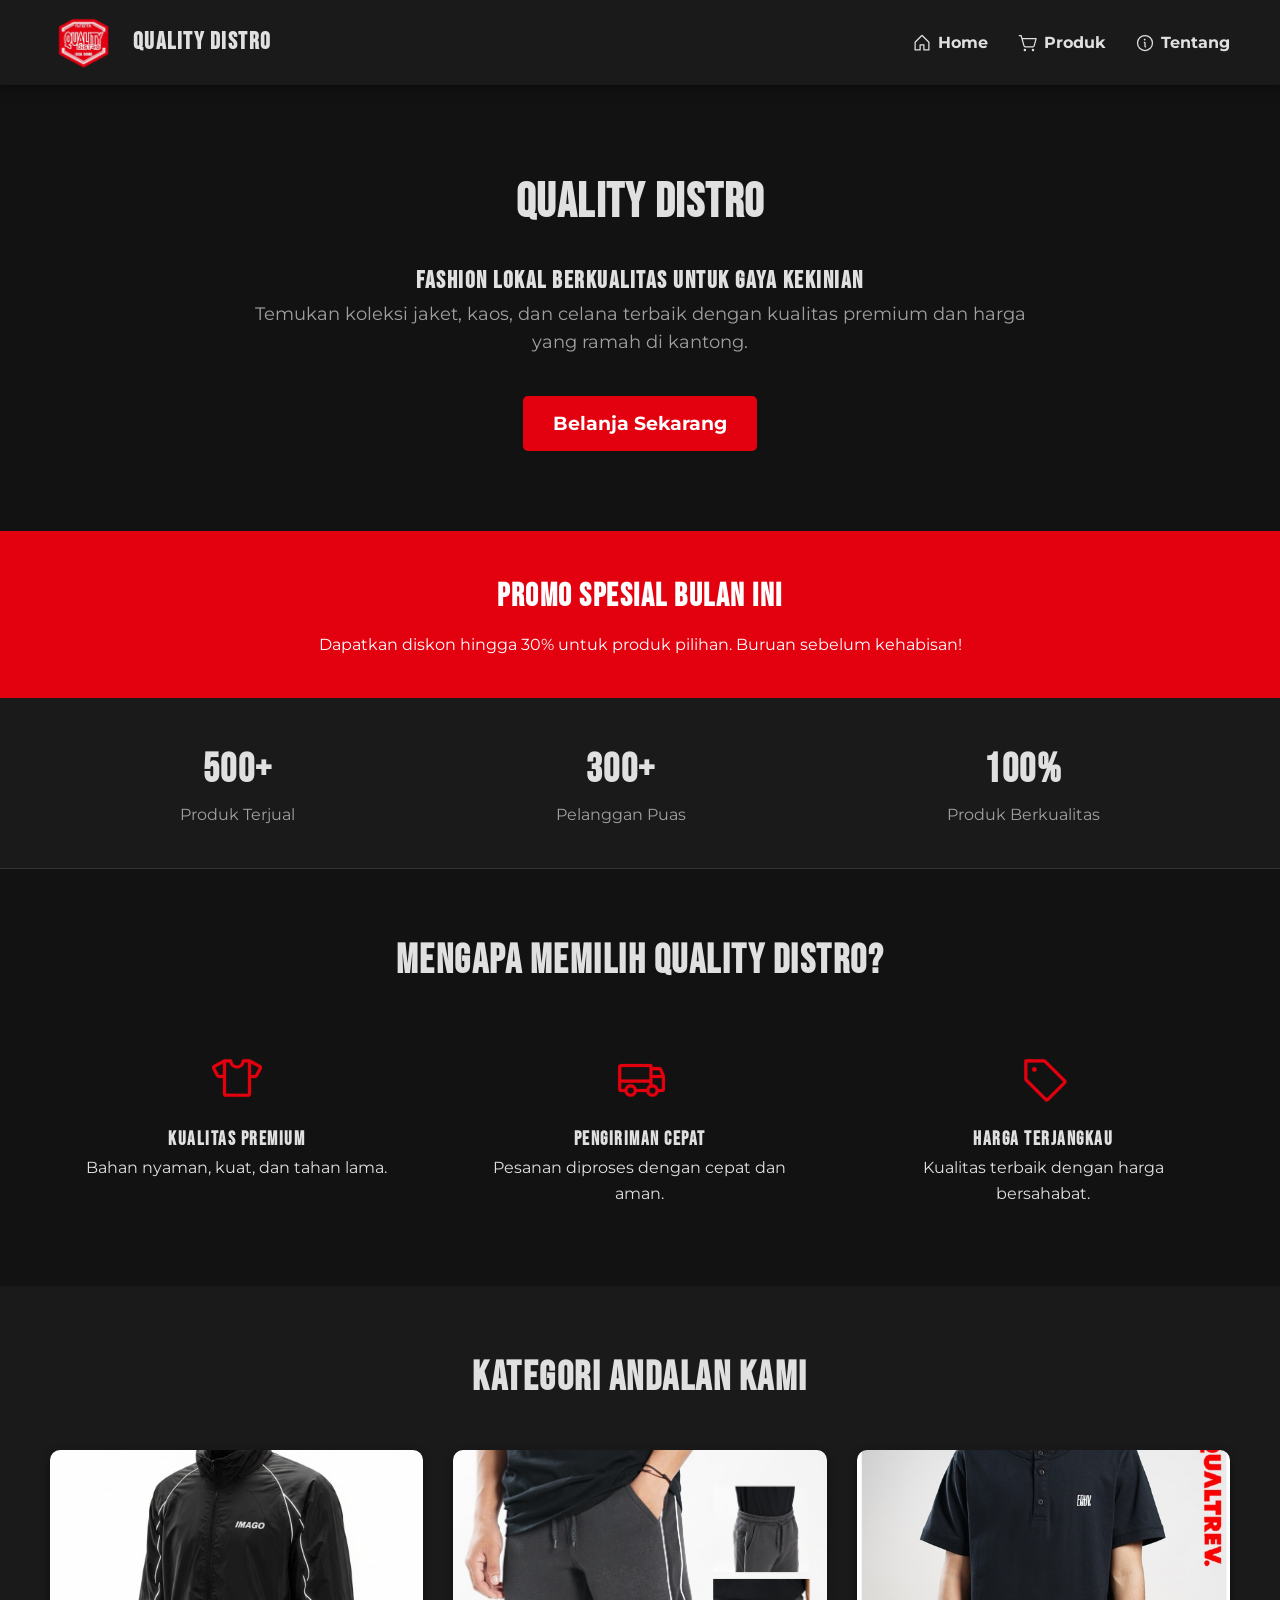
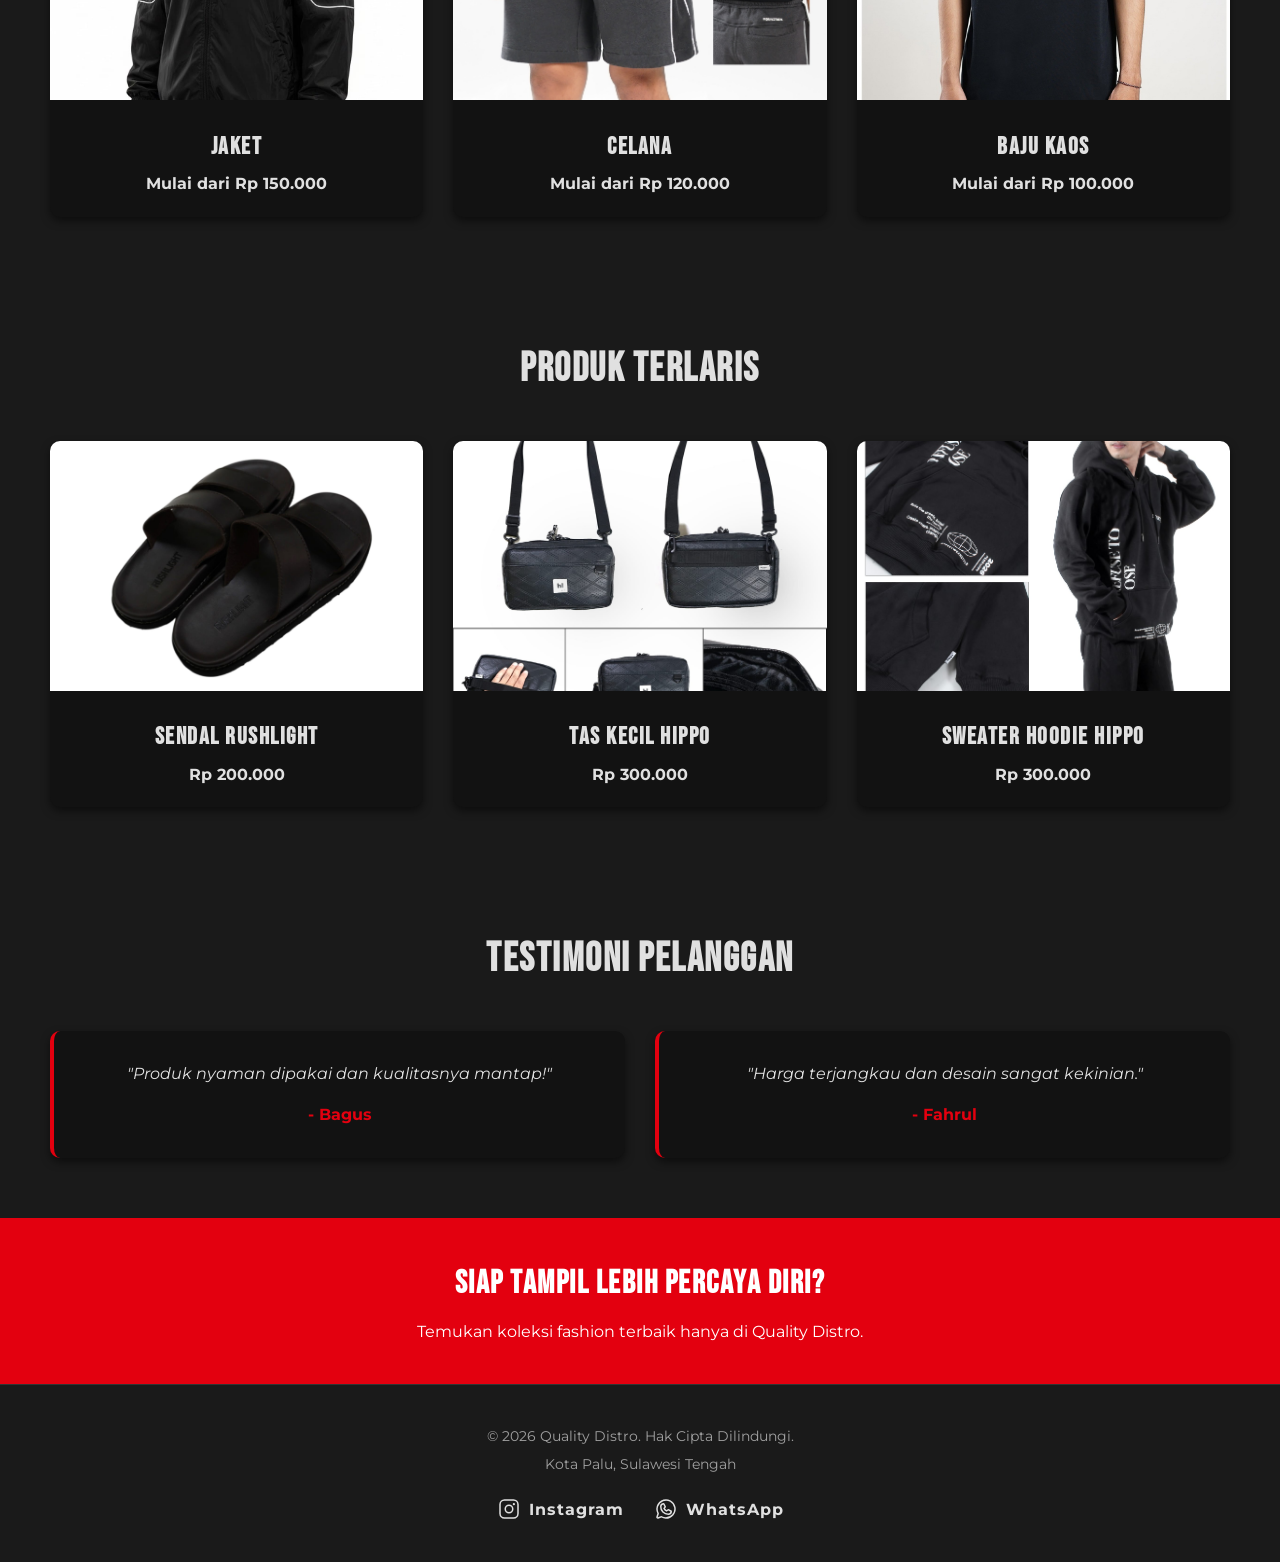
==== index.html @ dff869f1 "fix lokasi file" ====
<!DOCTYPE html>
<html lang="id">
<head>
    <meta charset="UTF-8">
    <meta name="viewport" content="width=device-width, initial-scale=1.0">
    <title>Quality Distro</title>
    <link rel="stylesheet" href="/css/home.css">
    <link rel="preconnect" href="https://fonts.googleapis.com">
    <link rel="preconnect" href="https://fonts.gstatic.com" crossorigin>
    <link href="https://fonts.googleapis.com/css2?family=Bebas+Neue&family=Montserrat:wght@400;600;700&display=swap" rel="stylesheet">
</head>

<body>
    <header>
        <nav class="navbar">
            <div class="logo">
                <a href="index.html">
                    <img src="/assets/quality-hero-section.png" alt="Logo Quality Distro">
                </a>
                <h2>Quality Distro</h2>
            </div>

            <div class="hamburger" id="hamburger">
                <span class="bar"></span>
                <span class="bar"></span>
                <span class="bar"></span>
            </div>

            <ul class="nav-links">
                <li class="tombol-tutup" id="tombol-tutup">&times;</li>
                <li>    
                    <a href="index.html">
                        <svg xmlns="http://www.w3.org/2000/svg" width="20" height="20" fill="currentColor" viewBox="0 0 256 256">
                            <path d="M219.31,108.68l-80-80a16,16,0,0,0-22.62,0l-80,80A15.87,15.87,0,0,0,32,120v96a8,8,0,0,0,8,8h64a8,8,0,0,0,8-8V160h32v56a8,8,0,0,0,8,8h64a8,8,0,0,0,8-8V120A15.87,15.87,0,0,0,219.31,108.68ZM208,208H160V152a8,8,0,0,0-8-8H104a8,8,0,0,0-8,8v56H48V120l80-80,80,80Z"></path>
                        </svg>
                        Home
                    </a>
                </li>
                <li>
                    <a href="Produk.html">
                        <svg xmlns="http://www.w3.org/2000/svg" width="20" height="20" fill="currentColor" viewBox="0 0 256 256">
                            <path d="M104,216a16,16,0,1,1-16-16A16,16,0,0,1,104,216Zm88-16a16,16,0,1,0,16,16A16,16,0,0,0,192,200ZM239.71,74.14l-25.64,92.28A24.06,24.06,0,0,1,191,184H92.16A24.06,24.06,0,0,1,69,166.42L33.92,40H16a8,8,0,0,1,0-16H40a8,8,0,0,1,7.71,5.86L57.19,64H232a8,8,0,0,1,7.71,10.14ZM221.47,80H61.64l22.81,82.14A8,8,0,0,0,92.16,168H191a8,8,0,0,0,7.71-5.86Z"></path>
                        </svg>
                        Produk
                    </a>
                </li>
                <li>
                    <a href="Tentang.html">
                        <svg xmlns="http://www.w3.org/2000/svg" width="20" height="20" fill="currentColor" viewBox="0 0 256 256">
                            <path d="M128,24A104,104,0,1,0,232,128,104.11,104.11,0,0,0,128,24Zm0,192a88,88,0,1,1,88-88A88.1,88.1,0,0,1,128,216Zm16-40a8,8,0,0,1-8,8,16,16,0,0,1-16-16V128a8,8,0,0,1,0-16,16,16,0,0,1,16,16v40A8,8,0,0,1,144,176ZM112,84a12,12,0,1,1,12,12A12,12,0,0,1,112,84Z"></path>
                        </svg>
                        Tentang
                    </a>
                </li>
            </ul>
        </nav>
    </header>

    <section id="hero" class="hero-section">
        <div class="hero-content">
            <h1>QUALITY DISTRO</h1>
            <h2>Fashion Lokal Berkualitas untuk Gaya Kekinian</h2>
            <p>
                Temukan koleksi jaket, kaos, dan celana terbaik dengan kualitas
                premium dan harga yang ramah di kantong.
            </p>
            <a href="Produk.html" class="btn-hero">Belanja Sekarang</a>
        </div>
    </section>

    <section class="promo">
        <h2>Promo Spesial Bulan Ini</h2>
        <p>Dapatkan diskon hingga 30% untuk produk pilihan. Buruan sebelum kehabisan!</p>
    </section>

    <section class="statistik">
        <div class="box-stat">
            <h3>500+</h3>
            <p>Produk Terjual</p>
        </div>
        <div class="box-stat">
            <h3>300+</h3>
            <p>Pelanggan Puas</p>
        </div>
        <div class="box-stat">
            <h3>100%</h3>
            <p>Produk Berkualitas</p>
        </div>
    </section>

    <section class="keunggulan">
        <h2>Mengapa Memilih Quality Distro?</h2>
        <div class="grid-keunggulan">
            <div class="item-keunggulan">
                <svg xmlns="http://www.w3.org/2000/svg" width="32" height="32" fill="#e3000f" viewBox="0 0 256 256"><path d="M247.59,61.22,195.83,33A8,8,0,0,0,192,32H160a8,8,0,0,0-8,8,24,24,0,0,1-48,0,8,8,0,0,0-8-8H64a8,8,0,0,0-3.84,1L8.41,61.22A15.76,15.76,0,0,0,1.82,82.48l19.27,36.81A16.37,16.37,0,0,0,35.67,128H56v80a16,16,0,0,0,16,16H184a16,16,0,0,0,16-16V128h20.34a16.37,16.37,0,0,0,14.58-8.71l19.27-36.81A15.76,15.76,0,0,0,247.59,61.22ZM35.67,112a.62.62,0,0,1-.41-.13L16.09,75.26,56,53.48V112ZM184,208H72V48h16.8a40,40,0,0,0,78.38,0H184Zm36.75-96.14a.55.55,0,0,1-.41.14H200V53.48l39.92,21.78Z"></path></svg>
                <h3>Kualitas Premium</h3>
                <p>Bahan nyaman, kuat, dan tahan lama.</p>
            </div>
            <div class="item-keunggulan">
                <svg xmlns="http://www.w3.org/2000/svg" width="32" height="32" fill="#e3000f" viewBox="0 0 256 256"><path d="M255.42,117l-14-35A15.93,15.93,0,0,0,226.58,72H192V64a8,8,0,0,0-8-8H32A16,16,0,0,0,16,72V184a16,16,0,0,0,16,16H49a32,32,0,0,0,62,0h50a32,32,0,0,0,62,0h17a16,16,0,0,0,16-16V120A7.94,7.94,0,0,0,255.42,117ZM192,88h34.58l9.6,24H192ZM32,72H176v64H32ZM80,208a16,16,0,1,1,16-16A16,16,0,0,1,80,208Zm81-24H111a32,32,0,0,0-62,0H32V152H176v12.31A32.11,32.11,0,0,0,161,184Zm31,24a16,16,0,1,1,16-16A16,16,0,0,1,192,208Zm48-24H223a32.06,32.06,0,0,0-31-24V128h48Z"></path></svg>
                <h3>Pengiriman Cepat</h3>
                <p>Pesanan diproses dengan cepat dan aman.</p>
            </div>
            <div class="item-keunggulan">
                <svg xmlns="http://www.w3.org/2000/svg" width="32" height="32" fill="#e3000f" viewBox="0 0 256 256"><path d="M243.31,136,144,36.69A15.86,15.86,0,0,0,132.69,32H40a8,8,0,0,0-8,8v92.69A15.86,15.86,0,0,0,36.69,144L136,243.31a16,16,0,0,0,22.63,0l84.68-84.68a16,16,0,0,0,0-22.63Zm-96,96L48,132.69V48h84.69L232,147.31ZM96,84A12,12,0,1,1,84,72,12,12,0,0,1,96,84Z"></path></svg>
                <h3>Harga Terjangkau</h3>
                <p>Kualitas terbaik dengan harga bersahabat.</p>
            </div>
        </div>
    </section>

    <section class="kategori-highlight">
        <h2>Kategori Andalan Kami</h2>
        <div class="grid-kategori">
            <article class="kartu-kategori">
                <img src="/assets/produk4.jpeg" alt="Jaket">
                <h3>Jaket</h3>
                <p>Mulai dari Rp 150.000</p>
            </article>
            <article class="kartu-kategori">
                <img src="/assets/produk2.jpeg" alt="Celana">
                <h3>Celana</h3>
                <p>Mulai dari Rp 120.000</p>
            </article>
            <article class="kartu-kategori">
                <img src="/assets/produkbaju.jpeg" alt="Baju">
                <h3>Baju Kaos</h3>
                <p>Mulai dari Rp 100.000</p>
            </article>
        </div>
    </section>

    <section class="produk-terlaris">
        <h2>Produk Terlaris</h2>
        <div class="grid-kategori">
            <article class="kartu-kategori">
                <img src="/assets/produk6.jpeg" alt="Sendal Rushlight">
                <h3>Sendal Rushlight</h3>
                <p>Rp 200.000</p>
            </article>
            <article class="kartu-kategori">
                <img src="/assets/tasHippo.jpeg" alt="Tas Kecil Hippo">
                <h3>Tas Kecil Hippo</h3>
                <p>Rp 300.000</p>
            </article>
            <article class="kartu-kategori">
                <img src="/assets/SweaterHoodie.jpeg" alt="Sweater Hoodie Hippo">
                <h3>Sweater Hoodie Hippo</h3>
                <p>Rp 300.000</p>
            </article>
        </div>
    </section>

    <section class="testimoni">
        <h2>Testimoni Pelanggan</h2>
        <div class="testimoni-container">
            <div class="card-testimoni">
                <p>"Produk nyaman dipakai dan kualitasnya mantap!"</p>
                <h4>- Bagus</h4>
            </div>
            <div class="card-testimoni">
                <p>"Harga terjangkau dan desain sangat kekinian."</p>
                <h4>- Fahrul</h4>
            </div>
        </div>
    </section>

    <section class="cta">
        <h2>Siap Tampil Lebih Percaya Diri?</h2>
        <p>Temukan koleksi fashion terbaik hanya di Quality Distro.</p>
    </section>

    <footer class="footer-home">
        <p>&copy; 2026 Quality Distro. Hak Cipta Dilindungi.</p>
        <p>Kota Palu, Sulawesi Tengah</p>
        <div class="link-media-sosial">
            <a href="https://www.instagram.com/quality_.distro/" target="_blank">
                <svg xmlns="http://www.w3.org/2000/svg" width="24" height="24" fill="currentColor" viewBox="0 0 256 256">
                    <path d="M128,80a48,48,0,1,0,48,48A48.05,48.05,0,0,0,128,80Zm0,80a32,32,0,1,1,32-32A32,32,0,0,1,128,160ZM176,24H80A56.06,56.06,0,0,0,24,80v96a56.06,56.06,0,0,0,56,56h96a56.06,56.06,0,0,0,56-56V80A56.06,56.06,0,0,0,176,24Zm40,152a40,40,0,0,1-40,40H80a40,40,0,0,1-40-40V80A40,40,0,0,1,80,40h96a40,40,0,0,1,40,40ZM192,76a12,12,0,1,1-12-12A12,12,0,0,1,192,76Z"></path>
                </svg>
                Instagram
            </a>
            <a href="https://wa.me/6282191925738" target="_blank">
                <svg xmlns="http://www.w3.org/2000/svg" width="24" height="24" fill="currentColor" viewBox="0 0 256 256">
                    <path d="M187.58,144.84l-32-16a8,8,0,0,0-8,.5l-14.69,9.8a40.55,40.55,0,0,1-16-16l9.8-14.69a8,8,0,0,0,.5-8l-16-32A8,8,0,0,0,104,64a40,40,0,0,0-40,40,88.1,88.1,0,0,0,88,88,40,40,0,0,0,40-40A8,8,0,0,0,187.58,144.84ZM152,176a72.08,72.08,0,0,1-72-72A24,24,0,0,1,99.29,80.46l11.48,23L101,118a8,8,0,0,0-.73,7.51,56.47,56.47,0,0,0,30.15,30.15A8,8,0,0,0,138,155l14.61-9.74,23,11.48A24,24,0,0,1,152,176ZM128,24A104,104,0,0,0,36.18,176.88L24.83,210.93a16,16,0,0,0,20.24,20.24l34.05-11.35A104,104,0,1,0,128,24Zm0,192a87.87,87.87,0,0,1-44.06-11.81,8,8,0,0,0-6.54-.67L40,216,52.47,178.6a8,8,0,0,0-.66-6.54A88,88,0,1,1,128,216Z"></path>
                </svg>
                WhatsApp
            </a>
        </div>
    </footer>

    <script src="/js/script.js"></script>
</body>
</html>
---- css/home.css ----
:root {
    --bg-utama: #121212;
    --bg-sekunder: #1A1A1A;
    --teks-utama: #E0E0E0;
    --aksen-merah: #E3000F;
}

* {
    margin: 0;
    padding: 0;
    box-sizing: border-box;
    font-family: 'Montserrat', sans-serif;
}

h1, h2, h3, .logo h2 {
    font-family: 'Bebas Neue', sans-serif;
    letter-spacing: 1.5px; 
}

body {
    background-color: var(--bg-sekunder);
    color: var(--teks-utama);
    line-height: 1.6;
}

header {
    background-color: var(--bg-sekunder);
    padding: 15px 50px;
    box-shadow: 0 2px 10px rgba(0, 0, 0, 0.5);
    position: sticky;
    top: 0;
    z-index: 1000;
}

.logo img {
    height: 55px;
    width: auto;
    display: block;
    transition: transform 0.3s ease;
}
.logo img:hover {
    transform: scale(1.1);
}

.logo {
    display: flex;
    align-items: center;
    gap: 15px;
}

.navbar {
    display: flex;
    justify-content: space-between;
    align-items: center;
}

.nav-links {
    list-style: none;
    display: flex;
    justify-content: center;
    gap: 30px;
}

.nav-links li a {
    display: flex;
    align-items: center;
    gap: 6px;
    text-decoration: none;
    color: var(--teks-utama);
    font-weight: bold;
    transition: color 0.3s ease;
}

.nav-links li a:hover {
    color: var(--aksen-merah);
}

.hamburger {
    display: none; 
    cursor: pointer;
    flex-direction: column; /* Typo diperbaiki dari 'ro' ke 'column' */
    gap: 5px;
}

.bar {
    width: 25px;
    height: 3px;
    background-color: var(--teks-utama);
    border-radius: 3px;
    transition: all 0.3s ease;
}

.tombol-tutup {
    display: none;
}

/* --- HERO SECTION --- */
.hero-section {
    padding: 80px 50px;
    text-align: center;
    background-color: var(--bg-utama);
}

.hero-content {
    max-width: 800px;
    margin: 0 auto;
}

.hero-content h1 {
    font-size: 3rem; /* Typo '1.1 rem' diperbaiki */
    color: var(--teks-utama);
    margin-bottom: 20px;
}

.hero-content p {
    font-size: 1.1rem; /* Typo spasi diperbaiki */
    color: #A0A0A0;
    margin-bottom: 40px;
}

.btn-hero {
    display: inline-block;
    background-color: var(--aksen-merah);
    color: #FFFFFF;
    text-decoration: none;
    padding: 12px 30px;
    font-weight: bold;
    font-size: 1.2rem;
    border-radius: 5px;
    transition: background-color 0.3s ease;
}

.btn-hero:hover {
    background-color: #B3000C;
}

/* --- PROMO & CTA (Ditambahkan Layoutnya) --- */
.promo, .cta {
    background-color: var(--aksen-merah);
    color: #fff;
    padding: 40px 50px;
    text-align: center;
}

.promo h2, .cta h2 {
    font-size: 2rem;
    margin-bottom: 10px;
    color: #fff;
}

/* --- STATISTIK (Ditambahkan Flexbox agar sejajar ke samping) --- */
.statistik {
    display: flex;
    justify-content: space-around;
    flex-wrap: wrap;
    background-color: var(--bg-sekunder);
    padding: 40px 50px;
    text-align: center;
    border-bottom: 1px solid #333;
}

.box-stat h3 {
    font-size: 2.5rem;
    color: var(--teks-utama);
}

.box-stat p {
    color: #A0A0A0;
}

/* --- KEUNGGULAN (Ditambahkan Grid Layout) --- */
.keunggulan {
    padding: 60px 50px;
    background-color: var(--bg-utama);
    text-align: center;
}

.keunggulan h2 {
    font-size: 2.5rem;
    margin-bottom: 40px;
    color: var(--teks-utama);
}

.grid-keunggulan {
    display: grid;
    grid-template-columns: repeat(auto-fit, minmax(250px, 1fr));
    gap: 30px;
}

.item-keunggulan {
    padding: 20px;
}

.item-keunggulan svg {
    width: 50px;
    height: 50px;
    stroke: var(--aksen-merah);
    margin-bottom: 15px;
}

/* --- KATEGORI & PRODUK TERLARIS --- */
.kategori-highlight, .produk-terlaris {
    padding: 60px 50px;
    background-color: var(--bg-sekunder);
}

.kategori-highlight h2, .produk-terlaris h2 {
    text-align: center;
    font-size: 2.5rem;
    margin-bottom: 40px;
    color: var(--teks-utama);
}

.grid-kategori {
    display: grid;
    grid-template-columns: repeat(auto-fit, minmax(250px, 1fr));
    gap: 30px;
}

.kartu-kategori {
    background-color: var(--bg-utama);
    border-radius: 10px;
    overflow: hidden;
    box-shadow: 0 4px 8px rgba(0, 0, 0, 0.5);
    text-align: center;
    transition: transform 0.3s ease;
}

.kartu-kategori img {
    width: 100%;
    height: 250px;
    object-fit: cover;
}

.kartu-kategori h3 {
    padding: 20px 20px 5px;
    font-size: 1.5rem;
    color: var(--teks-utama);
}

.kartu-kategori p {
    padding-bottom: 20px;
    color: var(--teks-utama);
    font-weight: bold;
}

/* --- TESTIMONI (Ditambahkan Grid Layout) --- */
.testimoni {
    padding: 60px 50px;
    background-color: var(--bg-sekunder);
    text-align: center;
}

.testimoni h2 {
    font-size: 2.5rem;
    margin-bottom: 40px;
    color: var(--teks-utama);
}

.testimoni-container {
    display: grid;
    grid-template-columns: repeat(auto-fit, minmax(300px, 1fr));
    gap: 30px;
}

.card-testimoni {
    background-color: var(--bg-utama);
    padding: 30px;
    border-radius: 10px;
    border-left: 4px solid var(--aksen-merah);
    font-style: italic;
    box-shadow: 0 4px 8px rgba(0, 0, 0, 0.5);
}

.card-testimoni h4 {
    margin-top: 15px;
    color: var(--aksen-merah);
    font-style: normal;
}

/* --- FOOTER --- */
.footer-home {
    background-color: var(--bg-sekunder);
    padding: 40px 50px;
    text-align: center; 
    border-top: 1px solid #333; 
}

.footer-home p {
    color: #A0A0A0; 
    margin-bottom: 5px;
    font-size: 0.9rem;
}

.link-media-sosial {
    margin-top: 20px;
    display: flex;
    justify-content: center; 
    gap: 30px;
}

.link-media-sosial a {
    display: flex;
    align-items: center; 
    gap: 8px; 
    color: var(--teks-utama);
    text-decoration: none;
    font-weight: bold;
    letter-spacing: 1px;
    transition: color 0.3s ease, transform 0.3s ease;
}

.link-media-sosial a:hover {
    color: var(--aksen-merah);
}

/* --- RESPONSIVE MOBILE --- */
@media screen and (max-width: 768px) {
    header {
        padding: 15px 20px;
    }

    .hamburger {
        display: flex; 
    }

    .navbar {
        flex-direction: row;
        justify-content: space-between;
    }

    .nav-links {
        position: fixed; 
        top: 0;
        right: -100%; 
        left: auto; 
        width: 250px; 
        height: 100vh; 
        background-color: var(--bg-sekunder);
        flex-direction: column;
        justify-content: flex-start; 
        padding-top: 80px;
        align-items: center;
        transition: right 0.4s ease;
        box-shadow: -5px 0 15px rgba(0,0,0,0.6); 
        z-index: 1000;
        display: flex;
        gap: 30;
    }
    
    .nav-links.aktif {
        right: 0;
    }

    .tombol-tutup {
        display: block;
        position: absolute;
        top: 20px; 
        right: 30px; 
        font-size: 2.5rem; 
        color: var(--teks-utama);
        cursor: pointer;
        transition: color 0.3s ease;
    }

    .tombol-tutup:hover {
        color: var(--aksen-merah);
    }

    .hero-section, 
    .kategori-highlight,
    .produk-terlaris,
    .keunggulan,
    .testimoni,
    .footer-home {
        padding: 50px 20px; 
    }

    .hero-content h1 {
        font-size: 2rem; 
    }

    .statistik {
        gap: 30px;
        flex-direction: column;
    }
}
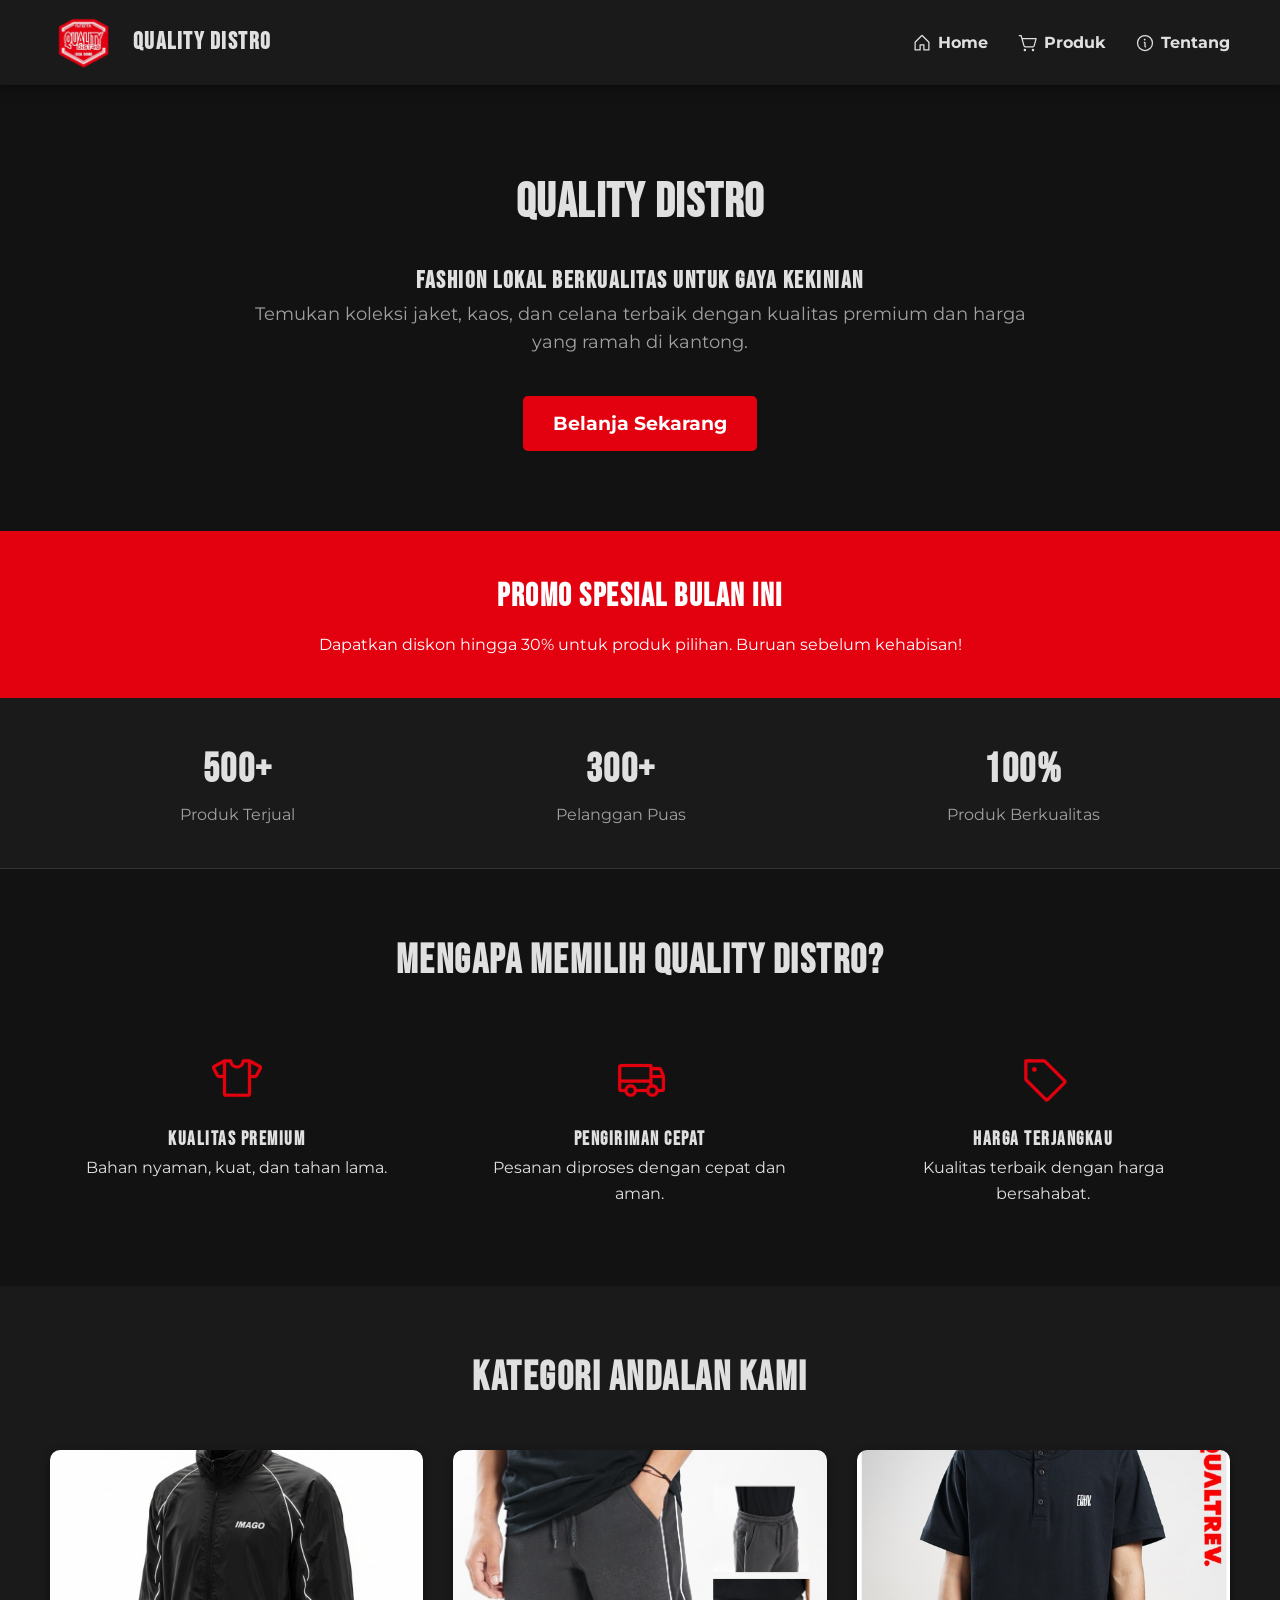
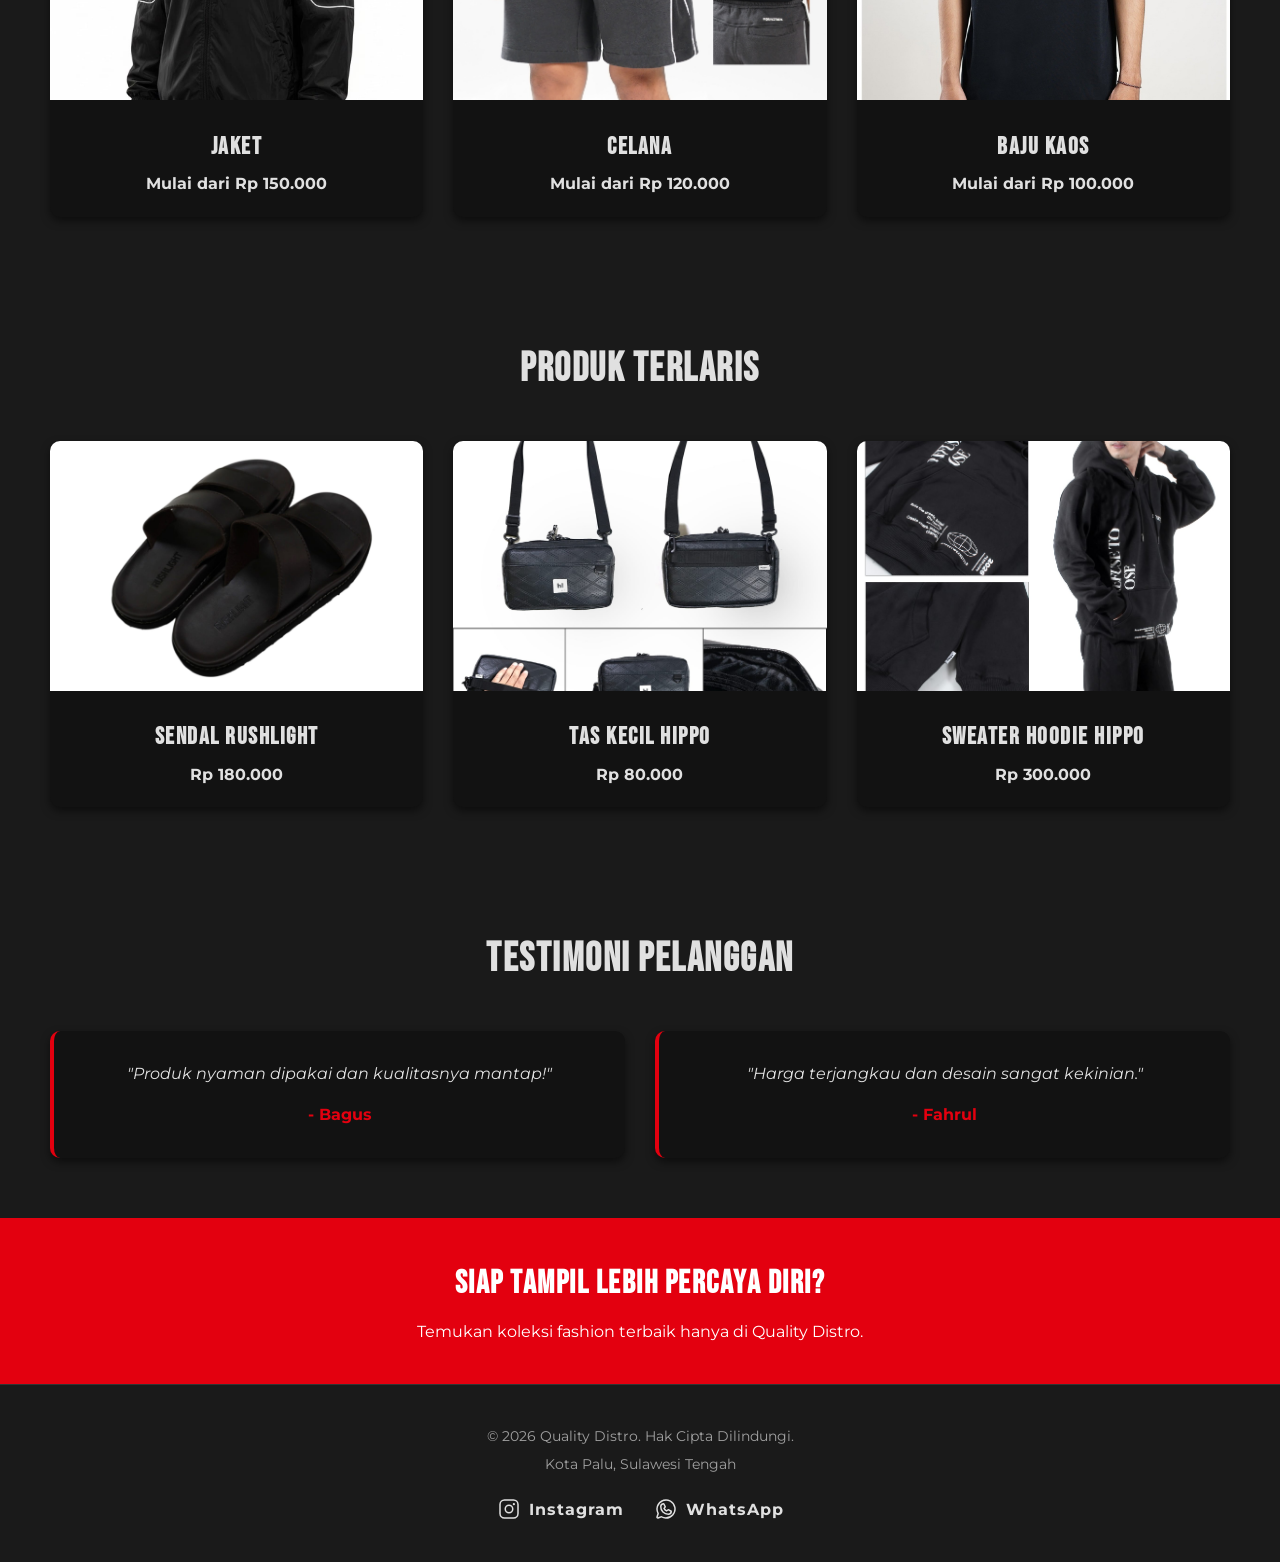
==== commit d34fac8c: "pembaruan html" ====
--- a/index.html
+++ b/index.html
@@ -136,12 +136,12 @@
             <article class="kartu-kategori">
                 <img src="/assets/produk6.jpeg" alt="Sendal Rushlight">
                 <h3>Sendal Rushlight</h3>
-                <p>Rp 200.000</p>
+                <p>Rp 180.000</p>
             </article>
             <article class="kartu-kategori">
                 <img src="/assets/tasHippo.jpeg" alt="Tas Kecil Hippo">
                 <h3>Tas Kecil Hippo</h3>
-                <p>Rp 300.000</p>
+                <p>Rp 80.000</p>
             </article>
             <article class="kartu-kategori">
                 <img src="/assets/SweaterHoodie.jpeg" alt="Sweater Hoodie Hippo">
--- a/css/home.css
+++ b/css/home.css
@@ -78,7 +78,7 @@
 .hamburger {
     display: none; 
     cursor: pointer;
-    flex-direction: column; /* Typo diperbaiki dari 'ro' ke 'column' */
+    flex-direction: column; 
     gap: 5px;
 }
 
@@ -107,13 +107,13 @@
 }
 
 .hero-content h1 {
-    font-size: 3rem; /* Typo '1.1 rem' diperbaiki */
+    font-size: 3rem; 
     color: var(--teks-utama);
     margin-bottom: 20px;
 }
 
 .hero-content p {
-    font-size: 1.1rem; /* Typo spasi diperbaiki */
+    font-size: 1.1rem; 
     color: #A0A0A0;
     margin-bottom: 40px;
 }
@@ -134,7 +134,6 @@
     background-color: #B3000C;
 }
 
-/* --- PROMO & CTA (Ditambahkan Layoutnya) --- */
 .promo, .cta {
     background-color: var(--aksen-merah);
     color: #fff;
@@ -148,7 +147,7 @@
     color: #fff;
 }
 
-/* --- STATISTIK (Ditambahkan Flexbox agar sejajar ke samping) --- */
+
 .statistik {
     display: flex;
     justify-content: space-around;
@@ -168,7 +167,7 @@
     color: #A0A0A0;
 }
 
-/* --- KEUNGGULAN (Ditambahkan Grid Layout) --- */
+
 .keunggulan {
     padding: 60px 50px;
     background-color: var(--bg-utama);
@@ -198,7 +197,7 @@
     margin-bottom: 15px;
 }
 
-/* --- KATEGORI & PRODUK TERLARIS --- */
+
 .kategori-highlight, .produk-terlaris {
     padding: 60px 50px;
     background-color: var(--bg-sekunder);
@@ -244,7 +243,7 @@
     font-weight: bold;
 }
 
-/* --- TESTIMONI (Ditambahkan Grid Layout) --- */
+
 .testimoni {
     padding: 60px 50px;
     background-color: var(--bg-sekunder);
@@ -278,7 +277,7 @@
     font-style: normal;
 }
 
-/* --- FOOTER --- */
+
 .footer-home {
     background-color: var(--bg-sekunder);
     padding: 40px 50px;
@@ -314,7 +313,7 @@
     color: var(--aksen-merah);
 }
 
-/* --- RESPONSIVE MOBILE --- */
+
 @media screen and (max-width: 768px) {
     header {
         padding: 15px 20px;
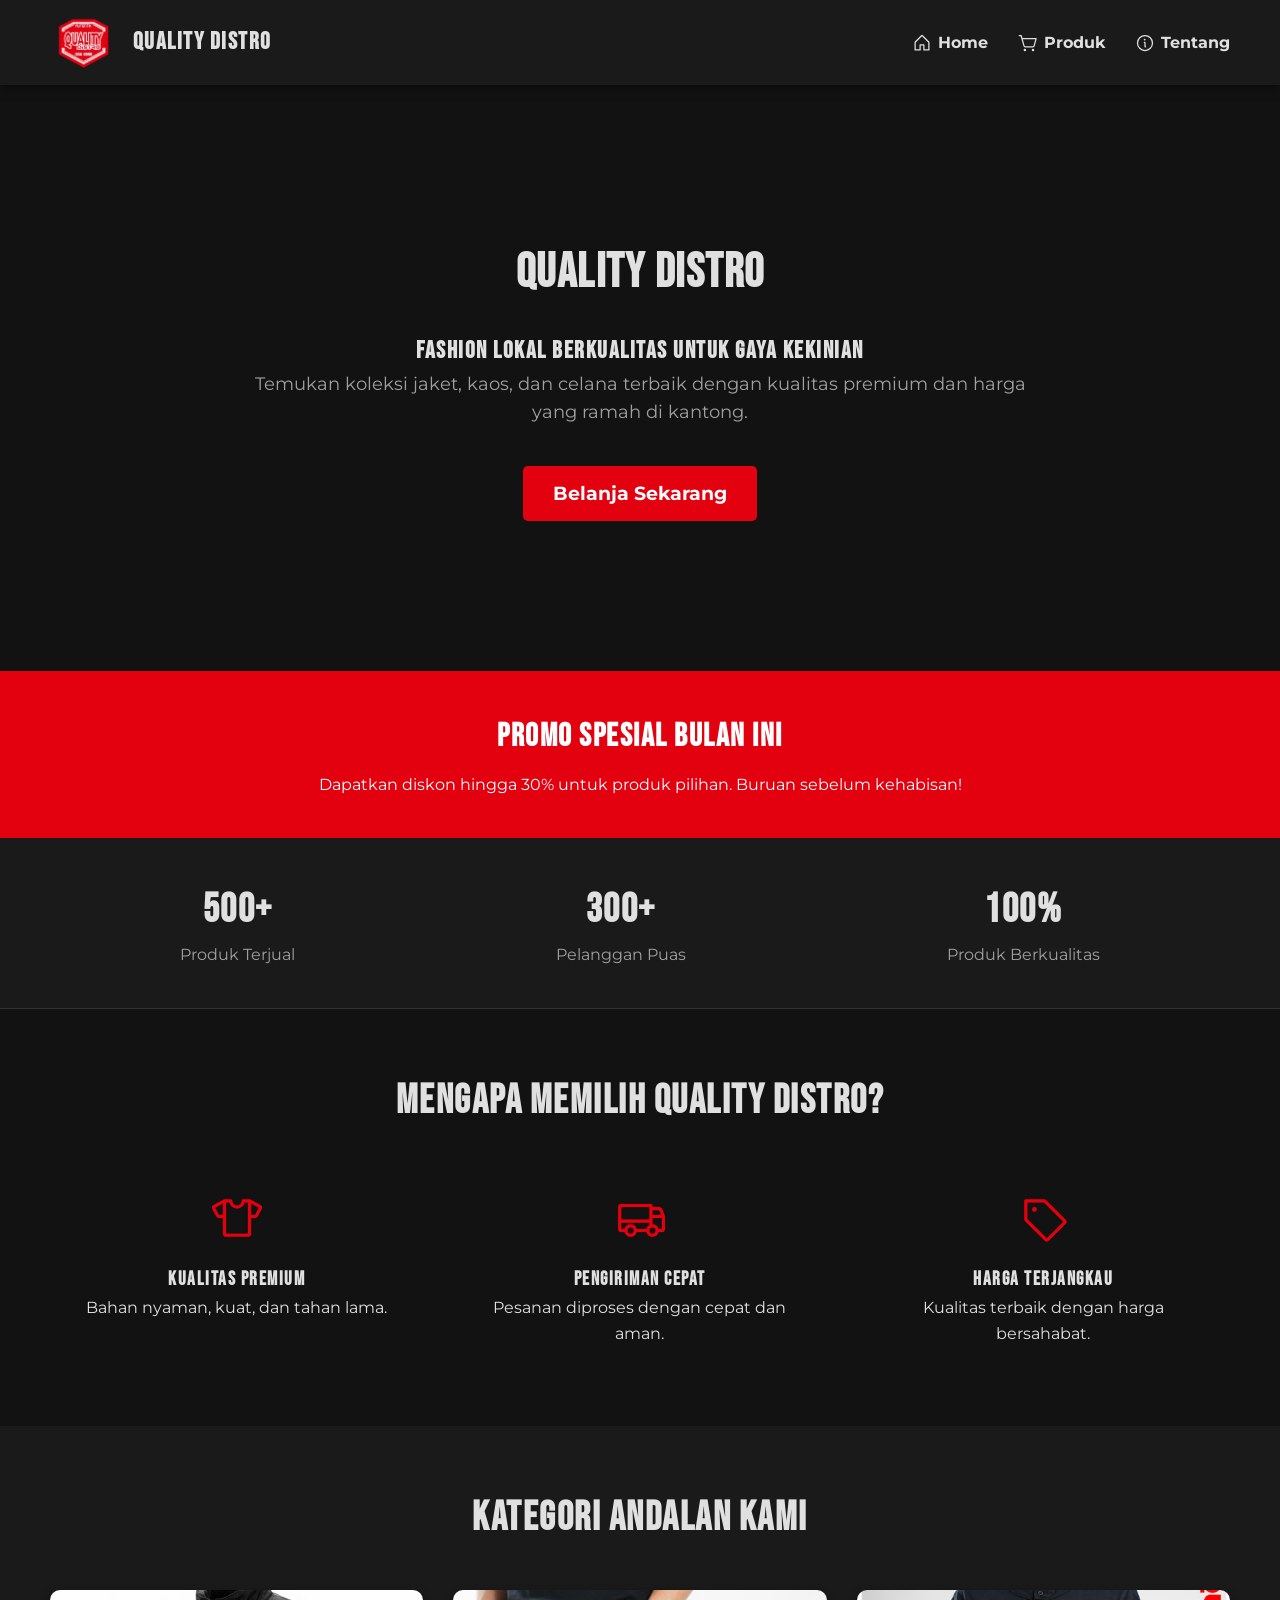
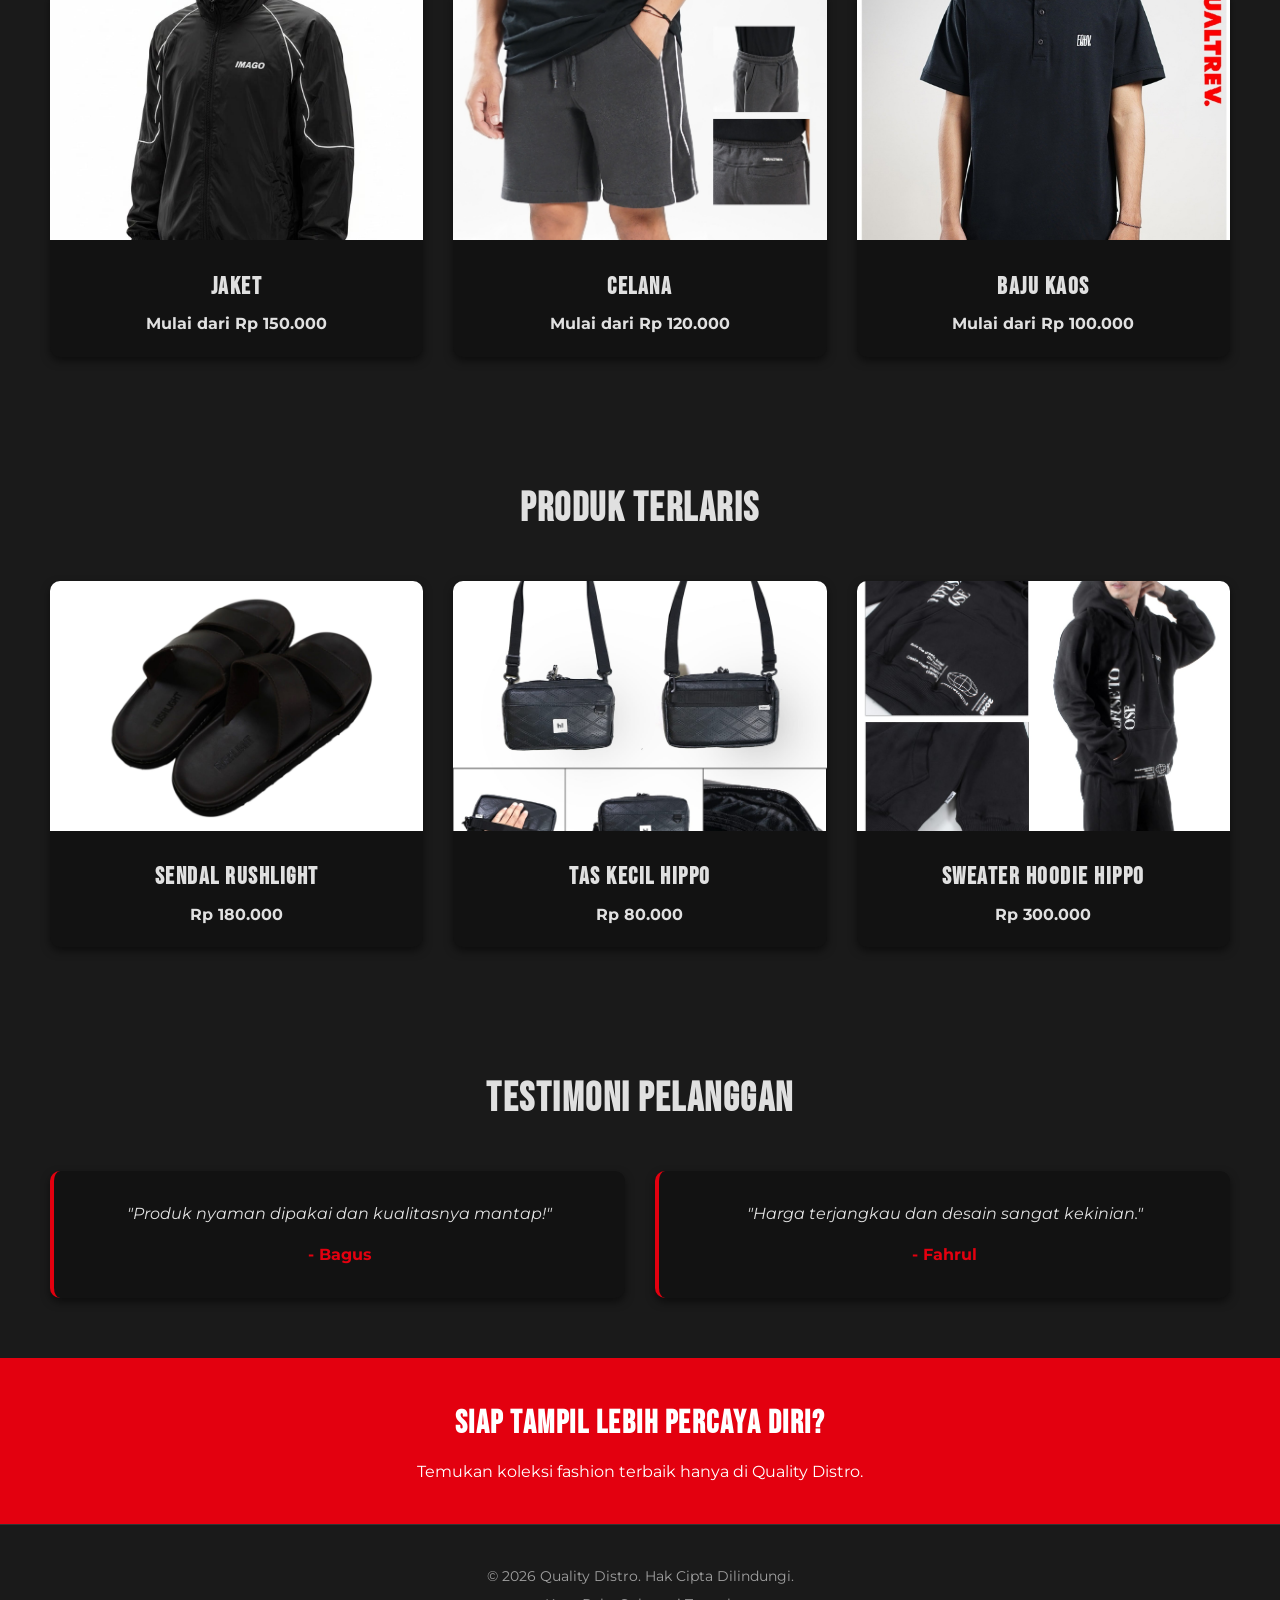
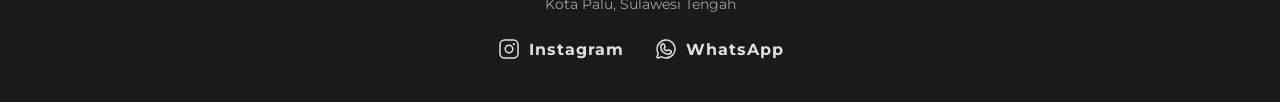
==== commit 3e6d69aa: "Add: icon di head di setiap halaman" ====
--- a/index.html
+++ b/index.html
@@ -3,11 +3,12 @@
 <head>
     <meta charset="UTF-8">
     <meta name="viewport" content="width=device-width, initial-scale=1.0">
-    <title>Quality Distro</title>
+    <title>Quality Distro-Home</title>
     <link rel="stylesheet" href="/css/home.css">
     <link rel="preconnect" href="https://fonts.googleapis.com">
     <link rel="preconnect" href="https://fonts.gstatic.com" crossorigin>
     <link href="https://fonts.googleapis.com/css2?family=Bebas+Neue&family=Montserrat:wght@400;600;700&display=swap" rel="stylesheet">
+    <link rel="icon" href="assets/quality-hero-section.png">
 </head>
 
 <body>
--- a/css/home.css
+++ b/css/home.css
@@ -96,9 +96,13 @@
 
 /* --- HERO SECTION --- */
 .hero-section {
-    padding: 80px 50px;
+    padding: 150px 50px;
     text-align: center;
     background-color: var(--bg-utama);
+    background-image: linear-gradient(rgba(18, 18, 18, 0.75), rgba(18, 18, 18, 0.75)), url('/assets/bg-hero.jpeg');
+    background-size: cover;
+    background-position: center;
+    background-attachment: fixed;
 }
 
 .hero-content {
